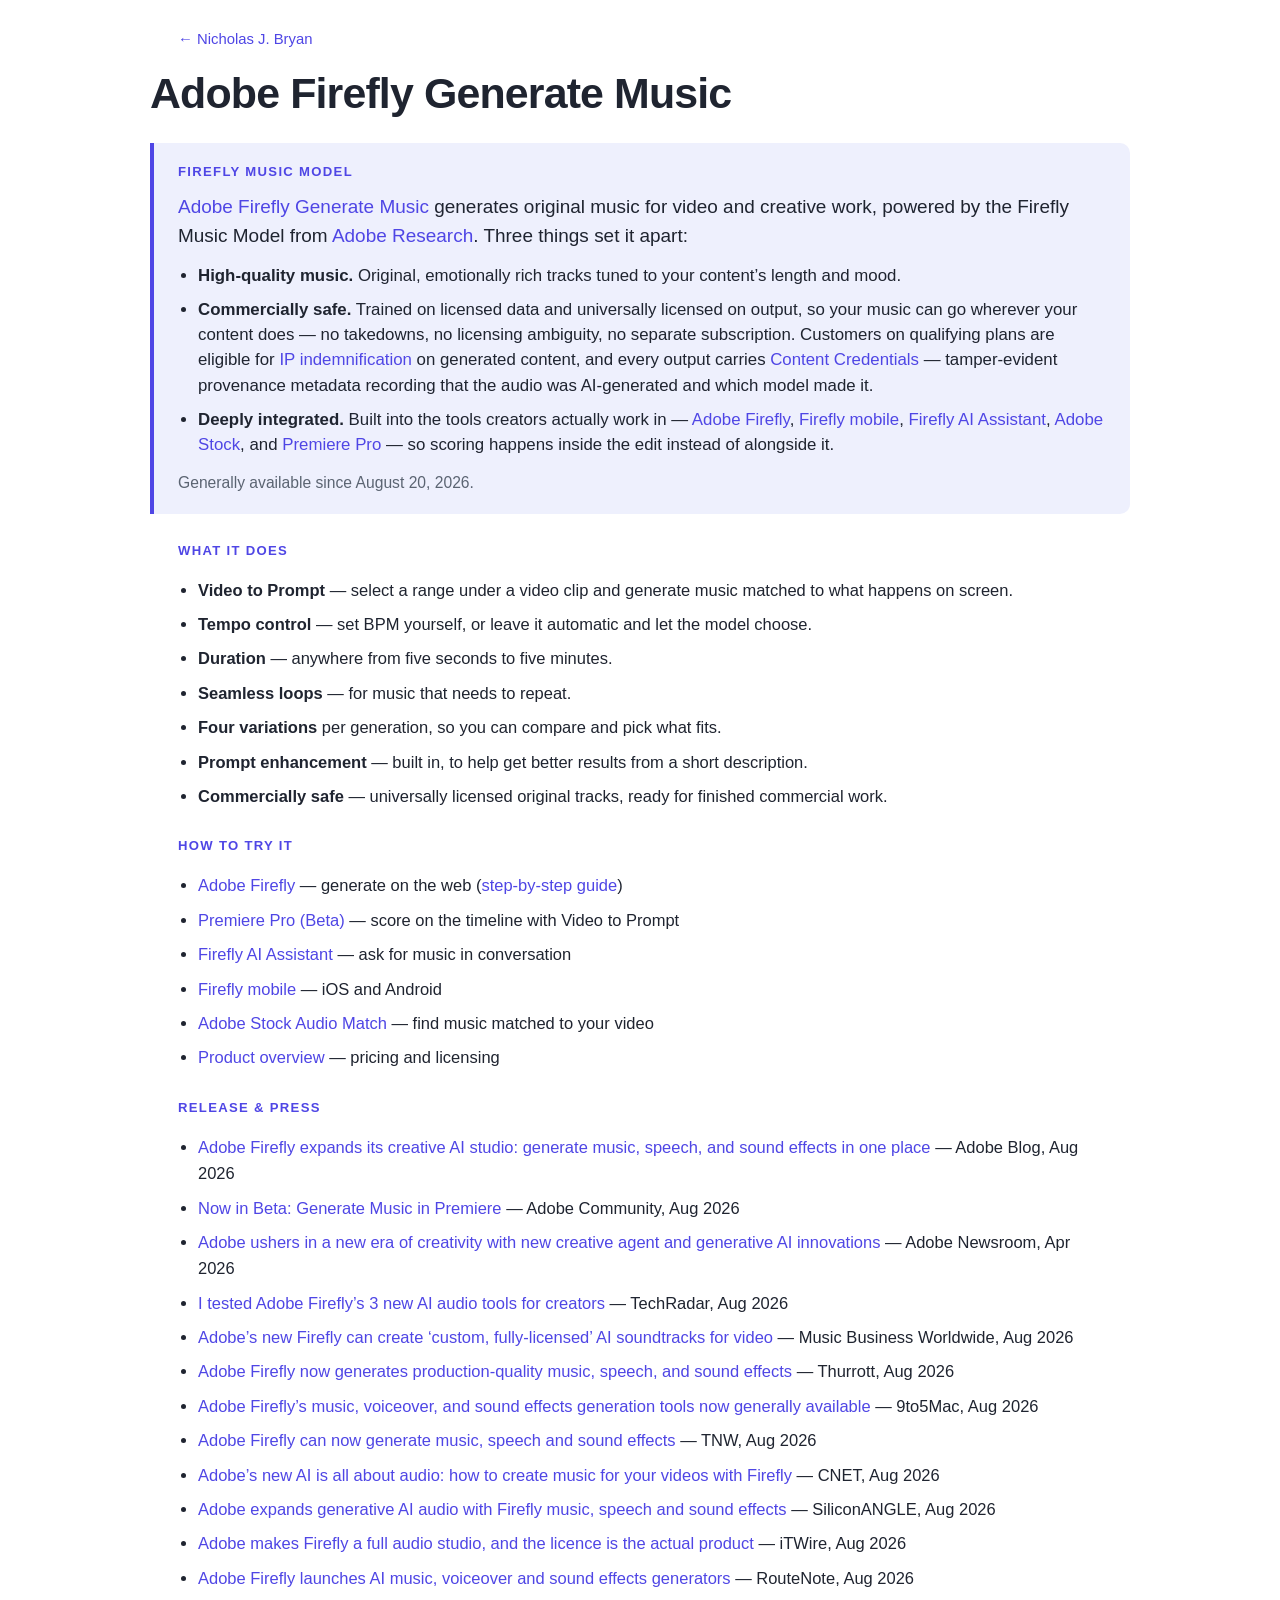
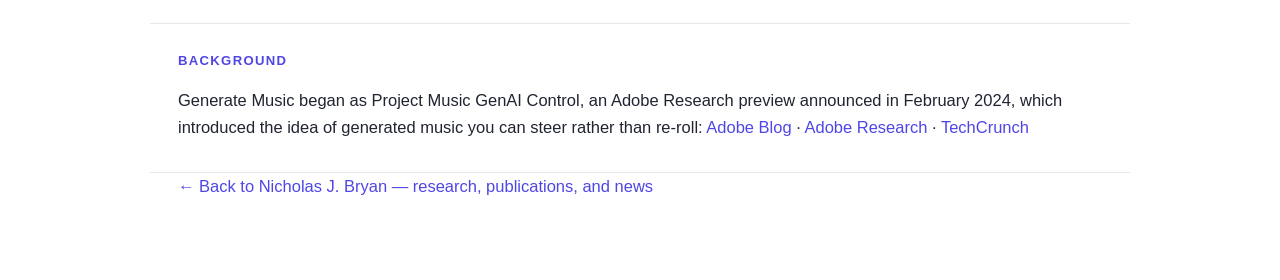
==== firefly-music/index.html @ 9bb34a1c "updated" ====
<!DOCTYPE html>
<html lang="en">

<head>
	<meta charset="utf-8">
	<meta name="viewport" content="width=device-width, initial-scale=1">

	<title>Adobe Firefly Generate Music &amp; the Firefly Music Model — Nicholas J. Bryan</title>
	<meta name="description" content="Adobe Firefly Generate Music, powered by the Firefly Music Model — built by the Music AI &amp; Firefly Music team at Adobe Research led by Nicholas J. Bryan. Product links, announcements, and press.">
	<meta name="author" content="Nicholas J. Bryan">
	<meta name="robots" content="index, follow, max-image-preview:large, max-snippet:-1">
	<link rel="canonical" href="https://njb.github.io/firefly-music/">

	<!-- Google Analytics (GA4) -->
	<script async src="https://www.googletagmanager.com/gtag/js?id=G-XDHS7YLD4Q"></script>
	<script>
		window.dataLayer = window.dataLayer || [];
		function gtag(){dataLayer.push(arguments);}
		gtag('js', new Date());
		gtag('config', 'G-XDHS7YLD4Q');
	</script>

	<link rel="icon" type="image/svg+xml" href="../favicon.svg">

	<!-- Open Graph -->
	<meta property="og:type" content="article">
	<meta property="og:site_name" content="Nicholas J. Bryan">
	<meta property="og:title" content="Adobe Firefly Generate Music &amp; the Firefly Music Model">
	<meta property="og:description" content="Adobe Firefly Generate Music, powered by the Firefly Music Model — built by the Music AI &amp; Firefly Music team at Adobe Research led by Nicholas J. Bryan.">
	<meta property="og:url" content="https://njb.github.io/firefly-music/">
	<meta property="og:image" content="https://njb.github.io/index_files/og-card.png">
	<meta property="og:image:width" content="1200">
	<meta property="og:image:height" content="630">

	<!-- Twitter Card -->
	<meta name="twitter:card" content="summary_large_image">
	<meta name="twitter:site" content="@NicholasJBryan">
	<meta name="twitter:creator" content="@NicholasJBryan">
	<meta name="twitter:title" content="Adobe Firefly Generate Music &amp; the Firefly Music Model">
	<meta name="twitter:description" content="Adobe Firefly Generate Music, powered by the Firefly Music Model — built by the Music AI &amp; Firefly Music team at Adobe Research led by Nicholas J. Bryan.">
	<meta name="twitter:image" content="https://njb.github.io/index_files/og-card.png">

	<link rel="stylesheet" href="../styles.css">

	<script type="application/ld+json">
	{
		"@context": "https://schema.org",
		"@type": "WebPage",
		"@id": "https://njb.github.io/firefly-music/#page",
		"url": "https://njb.github.io/firefly-music/",
		"name": "Adobe Firefly Generate Music & the Firefly Music Model",
		"author": { "@id": "https://njb.github.io/#person" },
		"isPartOf": { "@type": "WebSite", "name": "Nicholas J. Bryan", "url": "https://njb.github.io/" },
		"about": {
			"@type": "SoftwareApplication",
			"name": "Adobe Firefly Generate Music",
			"applicationCategory": "MultimediaApplication",
			"operatingSystem": "Web, Adobe Premiere Pro",
			"url": "https://www.adobe.com/products/firefly/features/ai-music-generator.html",
			"publisher": { "@type": "Organization", "name": "Adobe", "url": "https://www.adobe.com/" }
		}
	}
	</script>
</head>

<body>

	<div class="main-container">

		<p class="crumb"><a href="../">&larr; Nicholas J. Bryan</a></p>

		<h1 class="name">Adobe Firefly Generate Music</h1>

		<div class="vision">
			<div class="vision-label">Firefly Music Model</div>
			<p class="vision-text">
				<a href="https://www.adobe.com/products/firefly/features/ai-music-generator.html">Adobe Firefly Generate Music</a>
				generates original music for video and creative work, powered by the Firefly Music Model
				from <a href="https://research.adobe.com/">Adobe Research</a>. Three things set it apart:
			</p>
			<ul class="pillars">
				<li><b>High-quality music.</b> Original, emotionally rich tracks tuned to your content&rsquo;s length and mood.</li>
				<li><b>Commercially safe.</b> Trained on licensed data and universally licensed on output, so your music can go
					wherever your content does &mdash; no takedowns, no licensing ambiguity, no separate subscription.
					Customers on qualifying plans are eligible for
					<a href="https://business.adobe.com/products/firefly-business/firefly-ai-approach.html">IP indemnification</a>
					on generated content, and every output carries
					<a href="https://helpx.adobe.com/firefly/web/get-started/learn-the-basics/content-credentials-overview.html">Content Credentials</a>
					&mdash; tamper-evident provenance metadata recording that the audio was AI-generated and which model made it.</li>
				<li><b>Deeply integrated.</b> Built into the tools creators actually work in &mdash;
					<a href="https://firefly.adobe.com/generate/music">Adobe Firefly</a>,
					<a href="https://helpx.adobe.com/firefly/mobile.html">Firefly mobile</a>,
					<a href="https://www.adobe.com/products/firefly/features/ai-assistant.html">Firefly AI Assistant</a>,
					<a href="https://stock.adobe.com/ai-studio/video/audio-match">Adobe Stock</a>, and
					<a href="https://community.adobe.com/announcements-732/now-in-beta-generate-music-in-premiere-1637080">Premiere Pro</a>
					&mdash; so scoring happens inside the edit instead of alongside it.</li>
			</ul>
			<p class="vision-text vision-foot">
				Generally available since August 20, 2026.
			</p>
		</div>

		<h2>What it does</h2>
		<ul class="feature-list">
			<li><b>Video to Prompt</b> &mdash; select a range under a video clip and generate music matched to what happens on screen.</li>
			<li><b>Tempo control</b> &mdash; set BPM yourself, or leave it automatic and let the model choose.</li>
			<li><b>Duration</b> &mdash; anywhere from five seconds to five minutes.</li>
			<li><b>Seamless loops</b> &mdash; for music that needs to repeat.</li>
			<li><b>Four variations</b> per generation, so you can compare and pick what fits.</li>
			<li><b>Prompt enhancement</b> &mdash; built in, to help get better results from a short description.</li>
			<li><b>Commercially safe</b> &mdash; universally licensed original tracks, ready for finished commercial work.</li>
		</ul>

		<h2>How to try it</h2>
		<ul class="feature-list">
			<li><a href="https://firefly.adobe.com/generate/music">Adobe Firefly</a> &mdash; generate on the web
				(<a href="https://helpx.adobe.com/firefly/web/work-with-audio-and-video/work-with-audio/generate-music.html">step-by-step guide</a>)</li>
			<li><a href="https://community.adobe.com/announcements-732/now-in-beta-generate-music-in-premiere-1637080">Premiere Pro (Beta)</a> &mdash; score on the timeline with Video to Prompt</li>
			<li><a href="https://www.adobe.com/products/firefly/features/ai-assistant.html">Firefly AI Assistant</a> &mdash; ask for music in conversation</li>
			<li><a href="https://helpx.adobe.com/firefly/mobile.html">Firefly mobile</a> &mdash; iOS and Android</li>
			<li><a href="https://stock.adobe.com/ai-studio/video/audio-match">Adobe Stock Audio Match</a> &mdash; find music matched to your video</li>
			<li><a href="https://www.adobe.com/products/firefly/features/ai-music-generator.html">Product overview</a> &mdash; pricing and licensing</li>
		</ul>

		<h2>Release &amp; press</h2>
		<ul class="feature-list">
			<li><a href="https://blog.adobe.com/en/publish/2026/08/20/adobe-firefly-expands-its-creative-ai-studio-generate-music-speech-and-sound-effects-in-one-place">Adobe Firefly expands its creative AI studio: generate music, speech, and sound effects in one place</a> &mdash; Adobe Blog, Aug 2026</li>
			<li><a href="https://community.adobe.com/announcements-732/now-in-beta-generate-music-in-premiere-1637080">Now in Beta: Generate Music in Premiere</a> &mdash; Adobe Community, Aug 2026</li>
			<li><a href="https://news.adobe.com/news/2026/04/adobe-new-creative-agent">Adobe ushers in a new era of creativity with new creative agent and generative AI innovations</a> &mdash; Adobe Newsroom, Apr 2026</li>
			<li><a href="https://www.techradar.com/pro/adobe-firefly-just-added-3-ai-audio-tools-for-creators-and-marketers-i-tested-them-all-to-see-if-theyre-any-good">I tested Adobe Firefly&rsquo;s 3 new AI audio tools for creators</a> &mdash; TechRadar, Aug 2026</li>
			<li><a href="https://www.musicbusinessworldwide.com/adobes-new-firefly-can-create-custom-fully-licensed-ai-soundtracks-for-video/">Adobe&rsquo;s new Firefly can create &lsquo;custom, fully-licensed&rsquo; AI soundtracks for video</a> &mdash; Music Business Worldwide, Aug 2026</li>
			<li><a href="https://www.thurrott.com/a-i/generative-ai/340596/adobe-firefly-now-generates-production-quality-music-speech-and-sound-effects">Adobe Firefly now generates production-quality music, speech, and sound effects</a> &mdash; Thurrott, Aug 2026</li>
			<li><a href="https://9to5mac.com/2026/08/20/adobe-fireflys-music-voiceover-and-sound-effects-generation-tools-now-generally-available/">Adobe Firefly&rsquo;s music, voiceover, and sound effects generation tools now generally available</a> &mdash; 9to5Mac, Aug 2026</li>
			<li><a href="https://thenextweb.com/news/adobe-firefly-audio-music-speech-sound-effects">Adobe Firefly can now generate music, speech and sound effects</a> &mdash; TNW, Aug 2026</li>
			<li><a href="https://tech.yahoo.com/audio/articles/adobes-ai-audio-create-music-160004902.html">Adobe&rsquo;s new AI is all about audio: how to create music for your videos with Firefly</a> &mdash; CNET, Aug 2026</li>
			<li><a href="https://siliconangle.com/2026/08/20/adobe-expands-generative-ai-audio-with-firefly-music-speech-and-sound-effects/">Adobe expands generative AI audio with Firefly music, speech and sound effects</a> &mdash; SiliconANGLE, Aug 2026</li>
			<li><a href="https://itwire.com/business-it-news/business-software/adobe-makes-firefly-a-full-audio-studio-and-the-licence-is-the-actual-product">Adobe makes Firefly a full audio studio, and the licence is the actual product</a> &mdash; iTWire, Aug 2026</li>
			<li><a href="https://routenote.com/radar/adobe-firefly-launches-ai-music-voiceover-and-sound-effects-generators/">Adobe Firefly launches AI music, voiceover and sound effects generators</a> &mdash; RouteNote, Aug 2026</li>
		</ul>

		<hr>

		<h2>Background</h2>
		<p class="section-text">
			Generate Music began as Project Music GenAI Control, an Adobe Research preview announced in February 2024, which introduced
			the idea of generated music you can steer rather than re-roll:
			<a href="https://blog.adobe.com/en/publish/2024/02/28/adobe-research-audio-creation-editing">Adobe Blog</a> &middot;
			<a href="https://research.adobe.com/video/project-music-genai-control">Adobe Research</a> &middot;
			<a href="https://techcrunch.com/2024/02/28/adobe-reveals-a-genai-tool-for-music/">TechCrunch</a>
		</p>

		<hr>
		<p class="section-text">
			<a href="../">&larr; Back to Nicholas J. Bryan &mdash; research, publications, and news</a>
		</p>
		<br><br>

	</div>

</body>

</html>
---- styles.css ----
/* ===== Design tokens ===== */
:root {
	--accent: #4f46e5;
	--accent-dark: #3730a3;
	--ink: #1f2430;
	--muted: #5b6472;
	--surface: #f5f6fb;
	--accent-tint: #eef0fd; /* faint indigo wash for the featured callout */
	--border: #e6e8ee;
	--radius: 10px;
	--pad-x: 24px;        /* horizontal padding inside boxed sections */
	--inset: 28px;        /* matching text inset for flat sections (pad-x + 4px border) */
}

*, *::before, *::after { box-sizing: border-box; }

/* ===== Base ===== */
body {
	font-family: -apple-system, BlinkMacSystemFont, "Segoe UI", Helvetica, Arial, sans-serif;
	margin: 0;
	padding: 28px 18px;
	line-height: 1.6;
	font-size: 16.5px;
	color: var(--ink);
	background: #fff;
	overflow-wrap: break-word;
}

img { max-width: 100%; height: auto; }

/* Links */
a {
	color: var(--accent);
	text-decoration: none;
	transition: color .15s ease;
}

a:hover {
	color: var(--accent-dark);
	text-decoration: underline;
}

/* Author lists: highlight the site owner */
.me {
	color: var(--ink);
	font-weight: 600;
}

/* ===== Layout ===== */
.main-container {
	max-width: 980px;
	margin: 0 auto;
	width: 100%;
}

/* ===== Header ===== */
.header-section {
	display: flex;
	flex-wrap: wrap;
	gap: 28px;
	align-items: flex-start;
}

.header-info {
	flex: 1;
	min-width: 280px;
}

.header-photo {
	flex: 1;
	min-width: 280px;
	text-align: center;
}

.header-photo img {
	max-width: 100%;
	height: auto;
	border-radius: var(--radius);
}

.name {
	font-size: 2.6em;
	font-weight: 800;
	letter-spacing: -0.02em;
	margin: 0 0 6px;
	line-height: 1.1;
	color: var(--ink);
}

.links-list {
	list-style: none;
	padding: 0;
	margin: 14px 0 0;
	display: flex;
	flex-wrap: wrap;
	gap: 8px 18px;
}

.links-list li { margin: 0; }
.links-list a { font-weight: 500; }

/* ===== Section headers ===== */
h2 {
	font-size: 0.82rem;
	font-weight: 700;
	text-transform: uppercase;
	letter-spacing: 0.1em;
	color: var(--accent);
	border: none;
	margin: 26px 0 16px;
}

/* ===== Dividers ===== */
hr {
	border: none;
	border-top: 1px solid var(--border);
	margin: 32px 0 0;
}

/* ===== Research vision ===== */
.vision {
	margin: 26px 0 8px;
	padding: 18px var(--pad-x);
	border-left: 4px solid var(--accent);
	background: var(--accent-tint);
	border-radius: 0 var(--radius) var(--radius) 0;
}

.vision-label {
	font-size: 0.82rem;
	font-weight: 700;
	letter-spacing: 0.1em;
	text-transform: uppercase;
	color: var(--accent);
	margin-bottom: 10px;
}

.vision-text {
	margin: 0;
	font-size: 1.15em;
	line-height: 1.55;
	color: var(--ink);
}

/* ===== About (flat body section) ===== */
.about {
	margin: 12px 0 8px;
}

/* Loose section paragraphs (e.g. About, Internships) share the unified text column */
.about-text,
.section-text {
	margin: 0;
	color: var(--ink);
}

/* ===== News ===== */
.news { line-height: 2.2; }

.news b {
	display: inline-block;
	font-weight: 600;
	font-size: 0.74em;
	letter-spacing: 0.02em;
	color: var(--accent-dark);
	background: var(--surface);
	border: 1px solid var(--border);
	border-radius: 999px;
	padding: 2px 10px;
	margin-right: 9px;
	font-variant-numeric: tabular-nums;
	white-space: nowrap;
	vertical-align: middle;
}

/* ===== Publications (semantic list) ===== */
.pub-entry {
	display: flex;
	flex-wrap: wrap;
	gap: 26px;
	margin: 0;
	padding: 22px 0;
	border-bottom: 1px solid var(--border);
}

.pub-entry:hover { background: var(--surface); }

.pub-media {
	flex: 0 0 256px;
	max-width: 100%;
}

.pub-details {
	flex: 1;
	min-width: 250px;
}

.pub-title {
	font-size: 1em;
	font-weight: 700;
	color: var(--ink);
	text-transform: none;
	letter-spacing: normal;
	margin: 0 0 4px;
	line-height: 1.4;
}

.pub-media img,
.pub-media iframe { border-radius: 8px; }

.pub-media img { max-width: 100%; height: auto; }
.pub-media iframe { max-width: 100%; }

/* ===== Consistent section width ===== */
/* Flat (non-boxed) sections get the same text inset as the boxed sections,
   so every section's content shares one left/right edge. */
h2,
.news,
.about-text,
.section-text,
.pub-list {
	padding-left: var(--inset);
	padding-right: var(--pad-x);
}

/* ===== Mobile ===== */
@media screen and (max-width: 768px) {
	:root {
		--pad-x: 16px;
		--inset: 20px;
	}

	body {
		padding: 16px 14px;
		font-size: 16px;
	}

	.name { font-size: 2em; }

	.vision-text { font-size: 1.06em; }

	.header-section {
		flex-direction: column-reverse;
		align-items: stretch;
		gap: 16px;
	}

	.header-photo {
		text-align: center;
		margin-bottom: 4px;
	}

	.header-photo img { max-width: 320px; }

	/* stack publication entries */
	.pub-entry {
		flex-direction: column;
		gap: 12px;
		padding: 16px 0;
	}

	.pub-media {
		flex: 0 0 auto;
		text-align: center;
	}

	.pub-media img {
		max-width: 320px !important;
		margin: 0 auto;
	}

	iframe { max-width: 100% !important; }
}

@media screen and (max-width: 480px) {
	.name { font-size: 1.7em; }
	.header-photo img { max-width: 100%; }
	.pub-media img { max-width: 100% !important; }
}

/* ===== Subpages (breadcrumb, quotes, link rows) ===== */
.crumb {
	margin: 0 0 18px;
	font-size: 0.9em;
	padding-left: var(--inset);
}

.feature-list {
	margin: 0;
	padding-left: calc(var(--inset) + 20px);
	padding-right: var(--pad-x);
}

.feature-list li { margin-bottom: 8px; }

.pillars {
	margin: 12px 0 0;
	padding-left: 20px;
	font-size: 1.02em;
	line-height: 1.5;
}

.pillars li { margin-bottom: 9px; }
.pillars li:last-child { margin-bottom: 0; }

.vision-foot {
	margin-top: 14px;
	font-size: 0.95em;
	color: var(--muted);
}
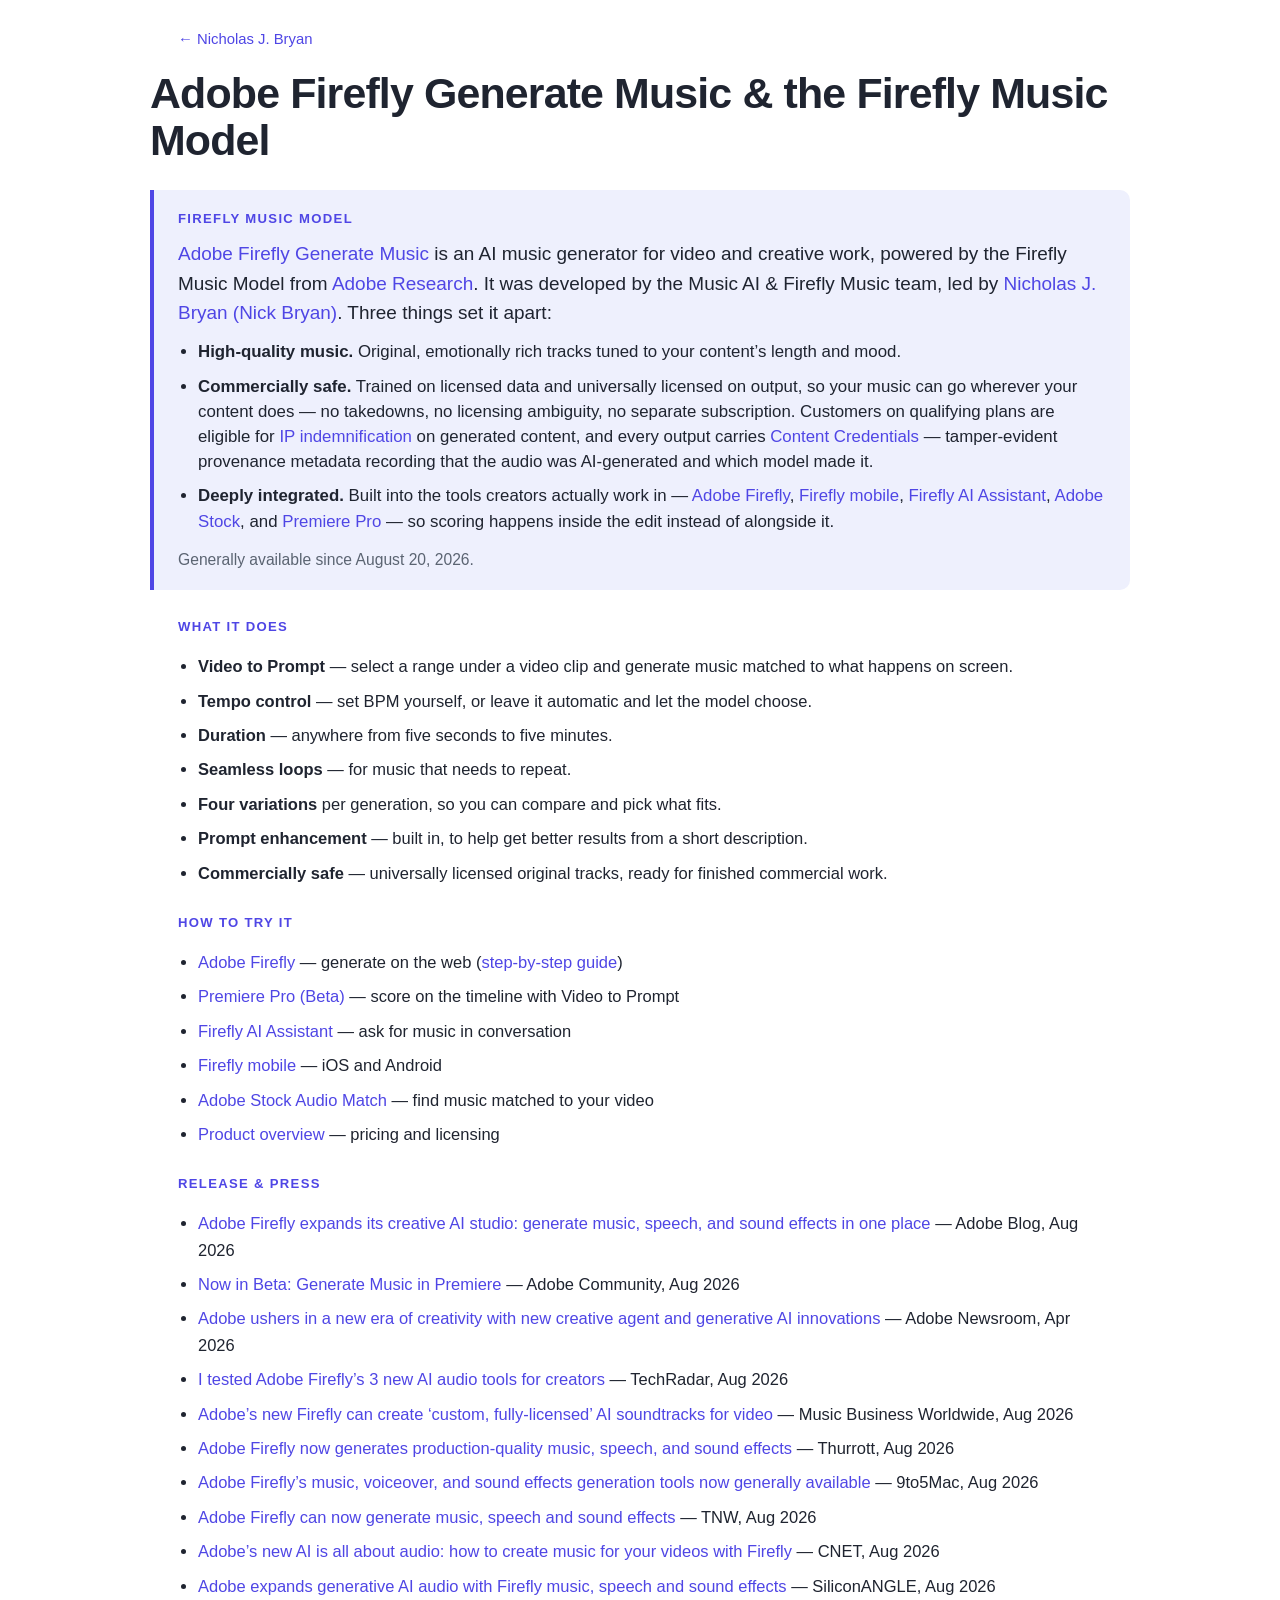
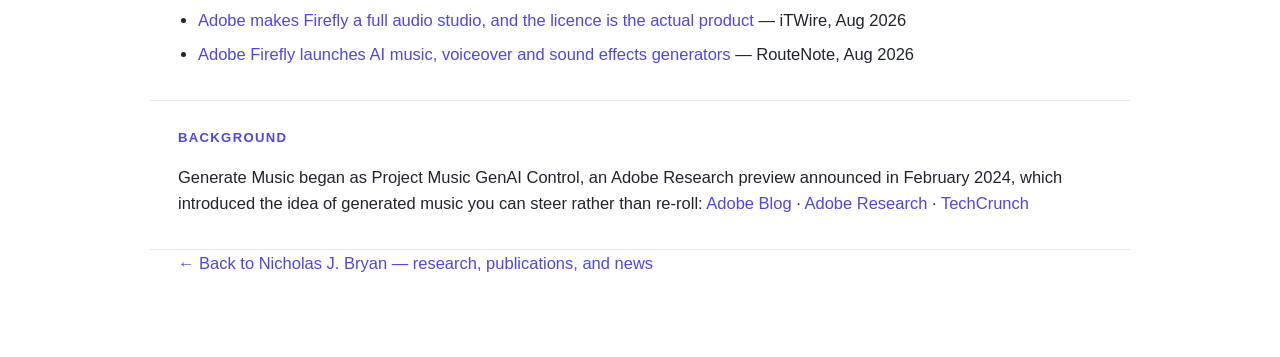
==== commit bf439a89: "updates" ====
--- a/firefly-music/index.html
+++ b/firefly-music/index.html
@@ -5,8 +5,8 @@
 	<meta charset="utf-8">
 	<meta name="viewport" content="width=device-width, initial-scale=1">
 
-	<title>Adobe Firefly Generate Music &amp; the Firefly Music Model — Nicholas J. Bryan</title>
-	<meta name="description" content="Adobe Firefly Generate Music, powered by the Firefly Music Model — built by the Music AI &amp; Firefly Music team at Adobe Research led by Nicholas J. Bryan. Product links, announcements, and press.">
+	<title>Adobe Firefly Generate Music &amp; Firefly Music Model</title>
+	<meta name="description" content="Adobe Firefly Generate Music is an AI music generator from Adobe Research's Music AI team, led by Nicholas J. Bryan (Nick Bryan). Product details and press.">
 	<meta name="author" content="Nicholas J. Bryan">
 	<meta name="robots" content="index, follow, max-image-preview:large, max-snippet:-1">
 	<link rel="canonical" href="https://njb.github.io/firefly-music/">
@@ -25,20 +25,22 @@
 	<!-- Open Graph -->
 	<meta property="og:type" content="article">
 	<meta property="og:site_name" content="Nicholas J. Bryan">
-	<meta property="og:title" content="Adobe Firefly Generate Music &amp; the Firefly Music Model">
-	<meta property="og:description" content="Adobe Firefly Generate Music, powered by the Firefly Music Model — built by the Music AI &amp; Firefly Music team at Adobe Research led by Nicholas J. Bryan.">
+	<meta property="og:title" content="Adobe Firefly Generate Music &amp; Firefly Music Model">
+	<meta property="og:description" content="Adobe Firefly Generate Music is an AI music generator from Adobe Research's Music AI team, led by Nicholas J. Bryan (Nick Bryan).">
 	<meta property="og:url" content="https://njb.github.io/firefly-music/">
 	<meta property="og:image" content="https://njb.github.io/index_files/og-card.png">
 	<meta property="og:image:width" content="1200">
 	<meta property="og:image:height" content="630">
+	<meta property="og:image:alt" content="Adobe Firefly Generate Music and the Firefly Music Model">
 
 	<!-- Twitter Card -->
 	<meta name="twitter:card" content="summary_large_image">
 	<meta name="twitter:site" content="@NicholasJBryan">
 	<meta name="twitter:creator" content="@NicholasJBryan">
-	<meta name="twitter:title" content="Adobe Firefly Generate Music &amp; the Firefly Music Model">
-	<meta name="twitter:description" content="Adobe Firefly Generate Music, powered by the Firefly Music Model — built by the Music AI &amp; Firefly Music team at Adobe Research led by Nicholas J. Bryan.">
+	<meta name="twitter:title" content="Adobe Firefly Generate Music &amp; Firefly Music Model">
+	<meta name="twitter:description" content="Adobe Firefly Generate Music is an AI music generator from Adobe Research's Music AI team, led by Nicholas J. Bryan (Nick Bryan).">
 	<meta name="twitter:image" content="https://njb.github.io/index_files/og-card.png">
+	<meta name="twitter:image:alt" content="Adobe Firefly Generate Music and the Firefly Music Model">
 
 	<link rel="stylesheet" href="../styles.css">
 
@@ -69,14 +71,15 @@
 
 		<p class="crumb"><a href="../">&larr; Nicholas J. Bryan</a></p>
 
-		<h1 class="name">Adobe Firefly Generate Music</h1>
+		<h1 class="name">Adobe Firefly Generate Music &amp; the Firefly Music Model</h1>
 
 		<div class="vision">
 			<div class="vision-label">Firefly Music Model</div>
 			<p class="vision-text">
 				<a href="https://www.adobe.com/products/firefly/features/ai-music-generator.html">Adobe Firefly Generate Music</a>
-				generates original music for video and creative work, powered by the Firefly Music Model
-				from <a href="https://research.adobe.com/">Adobe Research</a>. Three things set it apart:
+				is an AI music generator for video and creative work, powered by the Firefly Music Model
+				from <a href="https://research.adobe.com/">Adobe Research</a>. It was developed by the Music AI &amp; Firefly Music team,
+				led by <a href="../">Nicholas J. Bryan (Nick Bryan)</a>. Three things set it apart:
 			</p>
 			<ul class="pillars">
 				<li><b>High-quality music.</b> Original, emotionally rich tracks tuned to your content&rsquo;s length and mood.</li>
